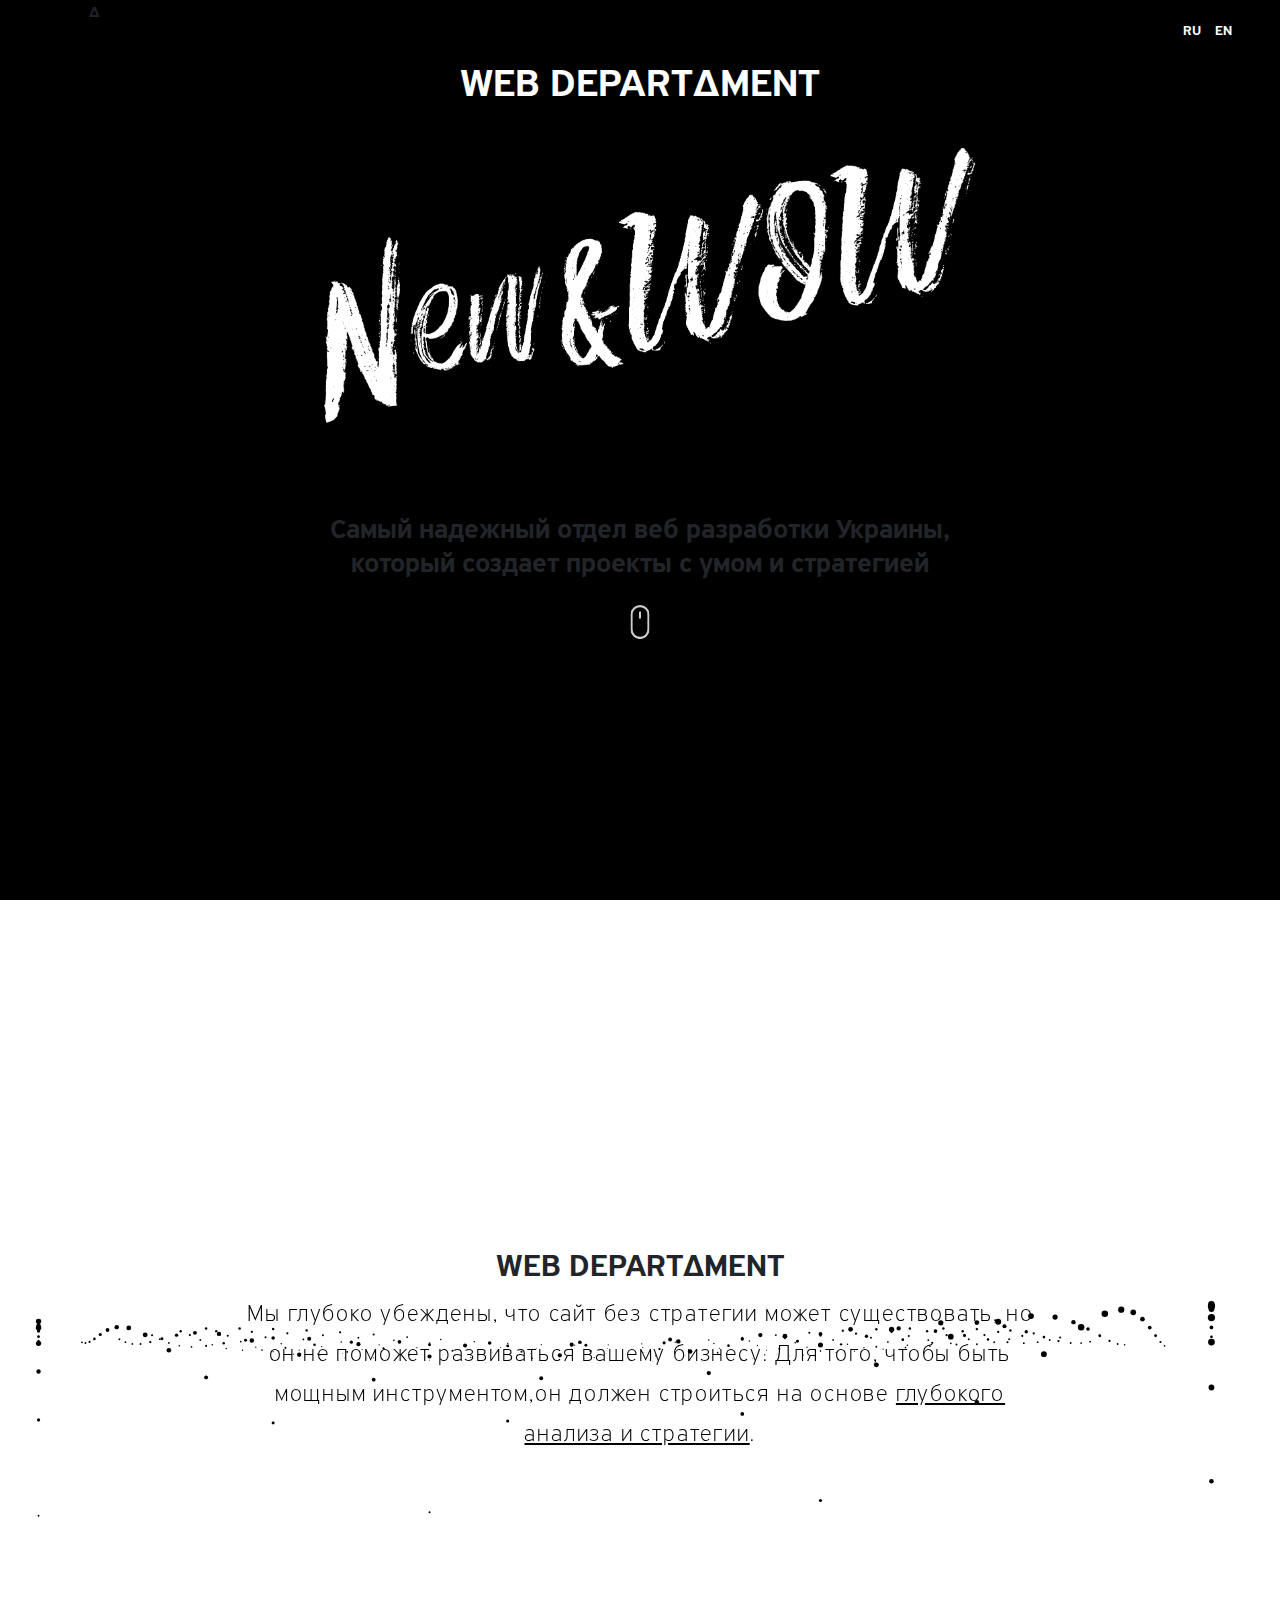
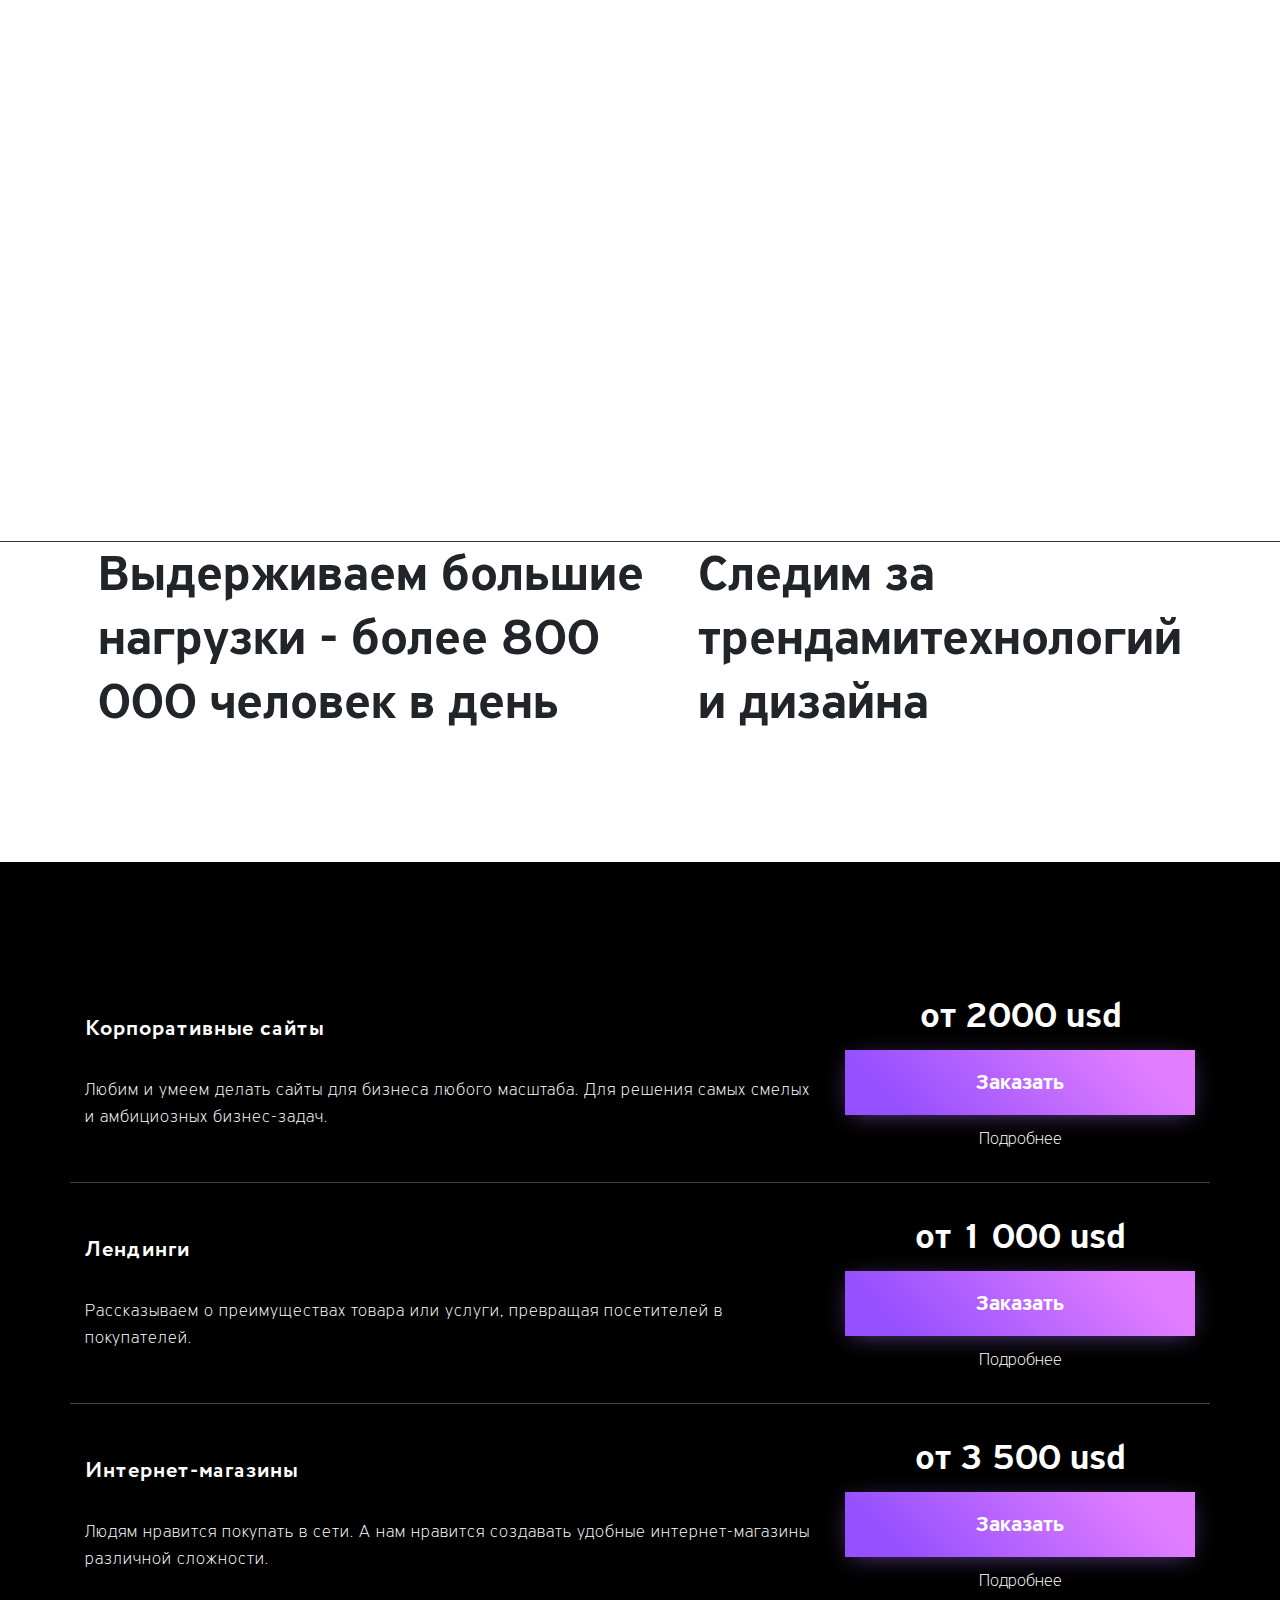
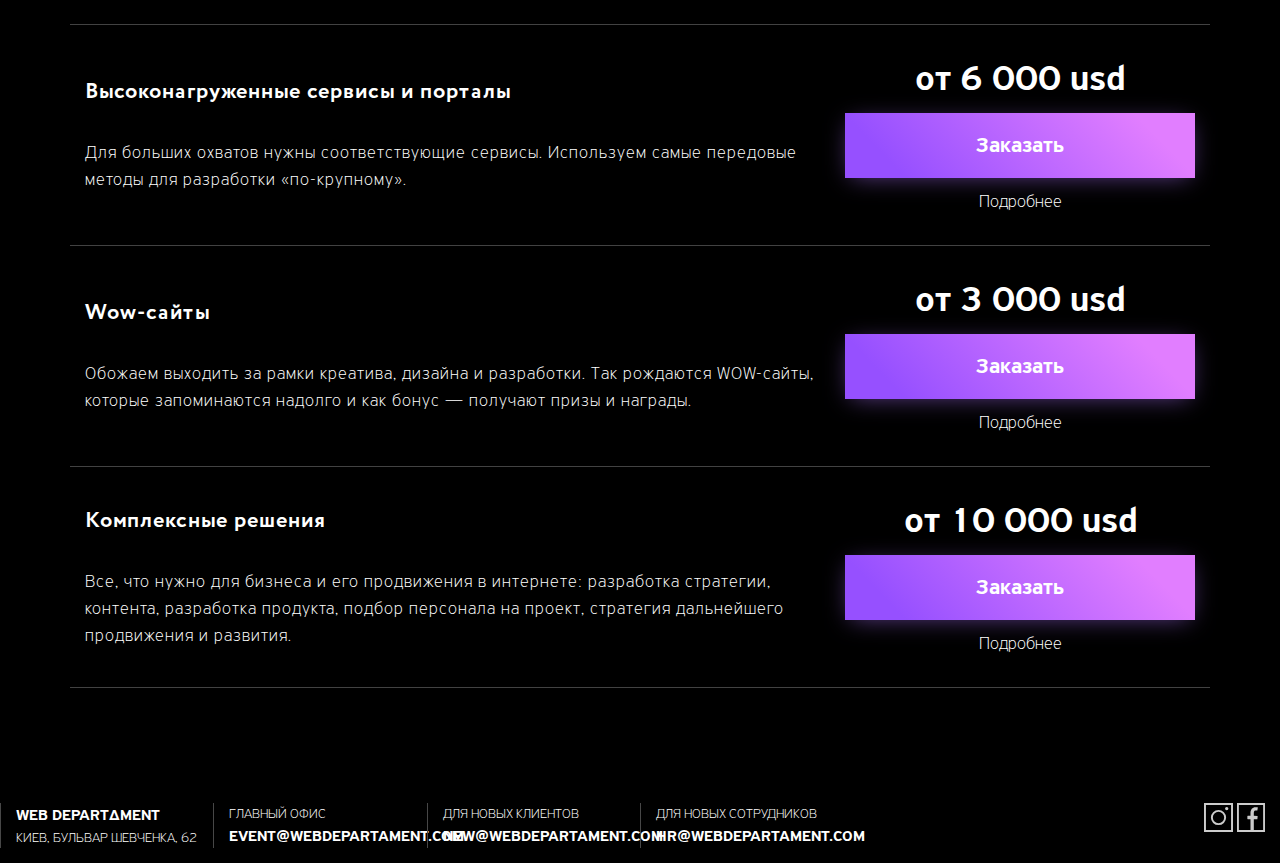
==== webdevboot/index.html @ da974154 "boot" ====
<!doctype html>
<html lang="en">
  <head>
    <!-- Required meta tags -->
    <meta http-equiv="Content-Type" content="text/html; charset=UTF-8">
    <meta http-equiv="X-UA-Compatible" content="IE=edge">
    <meta name="viewport" content="width=device-width, initial-scale=1, maximum-scale=1, user-scalable=no">
    <meta name="google-site-verification" content="">
    <meta property=""
          content="Мы глубоко убеждены, что сайт без стратегии может существовать, ноон не поможет развиваться вашему
                    бизнесу. Для того, чтобы быть мощным инструментом,он должен строиться на основе глубокого анализа и
    стратегии ">
    <!-- Bootstrap CSS -->
    <link rel="stylesheet" href="css/bootstrap.css">
    <link rel="stylesheet" href="css/bootstrap-grid.css">
    <link rel="stylesheet" href="css/bootstrap-reboot.css">
    <link rel="stylesheet" href="css/style.css">
    <!-- Bootstrap CSS -->
    <link rel="icon" type="image/png" sizes="32х32" href="img/favicons/favicon-32x32.png">
    <link rel="icon" type="image/png" sizes="96x96" href="img/favicons/favicon-96x96.png">
    <link rel="icon" type="image/png" sizes="16x16" href="img/favicons/favicon-16x16.png">
    <!--js ajax-->
    <script type="text/javascript" src="https://ajax.googleapis.com/ajax/libs/jquery/2.0.3/jquery.min.js"></script>
    <script src="js/ajax.js"></script>
    <script src="js/jquery-3.2.1.min.js"></script>
    <!--js ajax-->
      <script src="https://maxcdn.bootstrapcdn.com/bootstrap/4.1.3/js/bootstrap.min.js"></script>

    <title>WEBDEPARTΔMENT</title>
  </head>
  <body>
      <header>
        <div class="row">
          <div class="col-md-2 center">
              <a class="logotxt">Δ</a>
          </div>
          <div class="col-md-10">
            <nav class="d-flex flex-row-reverse">
              <ul class="p-2">
                <li><a href="">RU</a></li>
                <li><a href="">EN</a></li>
              </ul>
            </nav>
          </div>
        </div>
        <div class="row">
            <div class="col-md-12 header_bl">
                  <div class="col-12">
                      <div class="block_v1" style="">
                          <h1>WEB DEPARTΔMENT</h1>
                          <div class="wr_img_wow">
                              <img style="width: 60%"  src="img/live-2.png" alt="wow">
                          </div>
                          <h3 >Самый надежный отдел веб разработки Украины,<br>
                              который создает проекты с умом и стратегией</h3>
                      </div>
                      <div class="col-12">
                          <a href="http://webdepartament.com/ru/?v=1#description_target"
                         class="content__scroll-link animate-top-down">
                              <svg xmlns="http://www.w3.org/2000/svg" width="19.031" height="34" viewBox="0 0 19.031 34">
                                  <defs>
                                      <style>
                                          .cls-1 {
                                              fill: #fff;
                                              fill-rule: evenodd;
                                              opacity: 0.8;
                                          }
                                      </style>
                                  </defs>
                                  <path id="mouse_icon" data-name="mouse icon" class="cls-1"
                                        d="M765.5,921.987a9.564,9.564,0,0,0-9.562,9.511v14.984a9.51,9.51,0,1,0,19.019,0V931.5A9.474,9.474,0,0,0,765.5,921.987Zm7.344,24.5a7.349,7.349,0,0,1-7.344,7.386,7.44,7.44,0,0,1-7.449-7.386V931.5a7.44,7.44,0,0,1,7.449-7.386,7.349,7.349,0,0,1,7.344,7.386v14.984Zm-7.4-18.119a1.062,1.062,0,0,0-1.057,1.063v5.313a1.057,1.057,0,1,0,2.113,0v-5.313A1.062,1.062,0,0,0,765.449,928.363Z"
                                        transform="translate(-755.938 -922)"></path>
                              </svg>
                          </a>
                      </div>
                  </div>
                </div>
        </div>
      </header>
      <div class="row" >
          <div class="wr_info_bl">
              <section class="col-12 description js-content--white" id="description_target">
                  <div id="description__canvas"></div>
                  <div class="info_bl">
                      <div class="centerTitle__text">

                          <div class="centerTitle__text">
                              <h2 style="">WEB DEPARTΔMENT</h2>
                          </div>

                      </div>
                      <div class="col-8 centerTitle__description container ">
                          Мы глубоко убеждены, что сайт без стратегии может существовать, но <br>он не поможет развиваться вашему
                          бизнесу. Для того, чтобы быть мощным инструментом,он должен строиться на основе <span style="text-decoration: underline;">глубокого анализа и
                                  стратегии</span>.
                      </div>
                  </div>
              </section>
          </div>
      </div>
      <div class="row scrolskil">
          <section class="row skillttl">
              <div class="sections__title_skill">
                  <h3 style="">какие <b style="font-weight: bold;    font-family: circe-bold;">технологии</b> используем</h3>
              </div>
              <div class="about__stats-container">
                  <div class="about__stats-tabs">
                      <div class="about__stats-tabs-head-container">
                          <div class="about__stats-tabs-head">
                              <a href="#first" class="about__stats-tab" data-target="43">
                                  <img src="img/svg/html.svg">
                              </a>
                              <a href="#fifth" class="about__stats-tab active" data-target="50">
                                  <img src="img/svg/sh.svg">
                              </a>
                              <a href="#second" class="about__stats-tab" data-target="80">
                                  <img src="img/svg/up.svg">
                              </a>
                              <a href="#third" class="about__stats-tab" data-target="33">
                                  <img src="img/svg/mob.svg">
                              </a>
                              <a href="#fourth" class="about__stats-tab" data-target="34">
                                  <img src="img/svg/web.svg">
                              </a>
                              <a href="#six" class="about__stats-tab" data-target="35">
                                  <img src="img/svg/in.svg">
                              </a>


                              <div class="about__stats-tab-runner" style="left: 249px; width: 49px;"></div>
                          </div>
                      </div>
                      <div class="about__stats-tabs-content-container">
                          <div class="about__stats-tabs-content" id="first" style="display: none;">
                              Верстаем, используя HTML5 + CSS3 + JQUERY, создаем WOW-анимацию
                          </div>
                          <div class="about__stats-tabs-content" id="fifth" style="display: block;">
                              Выдерживаем большие нагрузки - более 800 000 человек в день
                          </div>
                          <div class="about__stats-tabs-content" id="second" style="display: none;">
                              Работаем с большими проектами. Наш рекорд - 500 000 страниц
                          </div>
                          <div class="about__stats-tabs-content active" id="third" style="display: none;">
                              Создаем адаптивный дизайн
                          </div>
                          <div class="about__stats-tabs-content" id="fourth" style="display: none;">
                              Программируем на фреймворке YII2
                          </div>
                          <div class="about__stats-tabs-content" id="six">
                              Следим за трендамитехнологий и дизайна
                          </div>
                      </div>
                  </div>
              </div>
          </section>


      </div>
      <div class="row wrprice" >
          <section class="container price">
              <div class=" col wr_price_pos d-flex  flex-row justify-content-between">
                  <div class="col-8 wr_txt_price">
                      <div class="txt_title_price">Корпоративные сайты</div>
                      <div class="txt_price">Любим и умеем делать сайты для бизнеса любого масштаба. Для решения самых смелых и амбициозных бизнес-задач.</div>
                  </div>
                  <div class="col-4 wr_pr_usd">
                      <div class="price_usd">от 2000 usd</div>
                      <button  type="button" data-toggle="modal" data-target="#myModal">Заказать</button>
                      <a href="#" class="wr_link_product">Подробнее</a>
                  </div>
              </div>
              <div class=" col wr_price_pos d-flex flex-row justify-content-between">
                  <div class="col-8 wr_txt_price">
                      <div class="txt_title_price">Лендинги</div>
                      <div class="txt_price">Рассказываем о преимуществах товара или услуги, превращая посетителей в покупателей.</div>
                  </div>
                  <div class="col-4 wr_pr_usd">
                      <div class="price_usd">от 1 000 usd</div>
                      <button  type="button" data-toggle="modal" data-target="#myModal">Заказать</button>
                      <a href="lp.html" class="wr_link_product">Подробнее</a>
                  </div>
              </div>
              <div class=" col wr_price_pos d-flex flex-row justify-content-between">
                  <div class="col-8 wr_txt_price">
                      <div class="txt_title_price">Интернет-магазины</div>
                      <div class="txt_price">Людям нравится покупать в сети. А нам нравится создавать удобные интернет-магазины различной сложности.</div>
                  </div>
                  <div class="col-4 wr_pr_usd">
                      <div class="price_usd">от 3 500 usd</div>
                      <button  type="button" data-toggle="modal" data-target="#myModal">Заказать</button>
                      <a href="internet-magazin.html" class="wr_link_product">Подробнее</a>
                  </div>
              </div>
              <div class=" col wr_price_pos d-flex flex-row justify-content-between">
                  <div class="col-8 wr_txt_price">
                      <div class="txt_title_price">Высоконагруженные сервисы и порталы</div>
                      <div class="txt_price">Для больших охватов нужны соответствующие сервисы. Используем самые передовые методы для разработки «по-крупному».</div>
                  </div>
                  <div class="col-4 wr_pr_usd">
                      <div class="price_usd">от 6 000 usd</div>
                      <button  type="button" data-toggle="modal" data-target="#myModal">Заказать</button>
                      <a href="#" class="wr_link_product">Подробнее</a>
                  </div>
              </div>
              <div class=" col wr_price_pos d-flex flex-row justify-content-between">
                  <div class="col-8 wr_txt_price">
                      <div class="txt_title_price">Wow-сайты </div>
                      <div class="txt_price">Обожаем выходить за рамки креатива, дизайна и разработки. Так рождаются WOW-сайты, которые запоминаются надолго и как бонус — получают призы и награды.</div>
                  </div>
                  <div class="col-4 wr_pr_usd">
                      <div class="price_usd">от 3 000 usd</div>
                      <button  type="button" data-toggle="modal" data-target="#myModal">Заказать</button>
                      <a href="#" class="wr_link_product">Подробнее</a>
                  </div>
              </div>
              <div class=" col wr_price_pos d-flex flex-row justify-content-between">
                  <div class="col-8 wr_txt_price">
                      <div class="txt_title_price">Комплексные решения</div>
                      <div class="txt_price">Все, что нужно для бизнеса и его продвижения в интернете: разработка стратегии, контента, разработка продукта, подбор персонала на проект, стратегия дальнейшего продвижения и развития.</div>
                  </div>
                  <div class="col-4 wr_pr_usd">
                      <div class="price_usd">от 10 000 usd</div>
                      <button  type="button" data-toggle="modal" data-target="#myModal">Заказать</button>
                      <a href="#" class="wr_link_product">Подробнее</a>
                  </div>
              </div>

          </section>
      </div>
      <div class="row wr_footer row">
          <footer class="col footer ">
              <div class="footer__container d-flex flex-lg-row flex-md-column justify-content-lg-start justify-content-md-center">
                  <div class="col-lg-2 md-12 footer__contact justify-content-md-center">
                      <a href="" class="footer__contact-web justify-content-lg-start justify-content-md-center d-md-flex">WEB
                          DEPARTΔMENT</a>
                      <div class="footer__contact-title justify-content-lg-start justify-content-md-center d-md-flex">КИЕВ,
                          БУЛЬВАР ШЕВЧЕНКА, 62
                      </div>
                  </div>
                  <div class="col-lg-2 md-12 footer__contact justify-content-md-center">
                      <div class="footer__contact-title justify-content-lg-start justify-content-md-center d-md-flex">ГЛАВНЫЙ
                          ОФИС
                      </div>
                      <a href="tel:+74955323236"
                         class="footer__contact-phone justify-content-lg-start justify-content-md-center d-md-flex">EVENT@WEBDEPARTAMENT.COM</a>
                  </div>

                  <div class="col-lg-2 md-12 footer__contact justify-content-md-center">
                      <div class="footer__contact-title justify-content-lg-start justify-content-md-center d-md-flex">ДЛЯ
                          НОВЫХ КЛИЕНТОВ
                      </div>
                      <a href="tel:+74952480774"
                         class="footer__contact-phone justify-content-lg-start justify-content-md-center d-md-flex">NEW@WEBDEPARTAMENT.COM</a>
                  </div>
                  <div class="col-lg-2 md-12 footer__contact justify-content-md-center">
                      <div class="footer__contact-title justify-content-lg-start justify-content-md-center d-md-flex">ДЛЯ
                          НОВЫХ СОТРУДНИКОВ
                      </div>
                      <a href="tel:+79031915501"
                         class="footer__contact-phone justify-content-lg-start justify-content-md-center d-md-flex">HR@WEBDEPARTAMENT.COM</a>
                  </div>
                  <div class="footer__social col-lg-4 md-12 text-right">
                      <a href="" class="footer__social-link footer__social-insta">
                          <svg xmlns="http://www.w3.org/2000/svg" width="29" height="29" viewBox="0 0 29 29">
                              <defs>
                                  <style>
                                      .cls-1 {
                                          fill: #fff;
                                          fill-rule: evenodd;
                                      }
                                  </style>
                              </defs>
                              <path id="insta" class="cls-1"
                                    d="M1393,6454.98v29h29v-29h-29Zm27.05,27.05h-25.1v-25.11h25.1v25.11Zm-12.55-4.95a7.6,7.6,0,1,0-7.6-7.6A7.6,7.6,0,0,0,1407.5,6477.08Zm0-13.26a5.66,5.66,0,1,1-5.66,5.66A5.661,5.661,0,0,1,1407.5,6463.82Zm8.22-1.59a1.68,1.68,0,1,0-1.68-1.68A1.677,1.677,0,0,0,1415.72,6462.23Z"
                                    transform="translate(-1393 -6454.97)"></path>
                          </svg>

                      </a>
                      <a href="" class="footer__social-link footer__social-fb">

                          <svg xmlns="http://www.w3.org/2000/svg" width="28" height="29" viewBox="0 0 28 29">
                              <defs>
                                  <style>
                                      .cls-1 {
                                          fill: #fff;
                                          fill-rule: evenodd;
                                      }
                                  </style>
                              </defs>
                              <path id="facebook" class="cls-1"
                                    d="M1442,6455.02V6484h27.99v-28.98H1442Zm26.12,27.04h-9.31v-10.84h3.15a0.392,0.392,0,0,0,.26-0.09,0.259,0.259,0,0,0,.17-0.24l0.25-2.51a0.513,0.513,0,0,0-.13-0.34,0.385,0.385,0,0,0-.29-0.14l-3.41-.03v-2.4c0-1.08.23-2.89,1.47-2.89h1.81c0.23,0,.3-0.04.3-0.3l0.42-2.49c0-.27-0.07-0.48-0.3-0.48h-2.06c-3.02,0-4.96,2.26-4.96,5.76v2.8h-2.7a0.451,0.451,0,0,0-.42.48v2.39a0.451,0.451,0,0,0,.42.48h2.7v10.84h-11.61v-25.1h24.24v25.1Z"
                                    transform="translate(-1442 -6455)"></path>
                          </svg>
                      </a>
                  </div>
              </div>
          </footer>


      </div>

      <div class="container">
          <!--<h2>Modal Example</h2>-->
          <!--&lt;!&ndash; Button to Open the Modal &ndash;&gt;-->
          <!--<button type="button" class="btn btn-primary" data-toggle="modal" data-target="#myModal">-->
              <!--Open modal-->
          <!--</button>-->

          <!-- The Modal -->
          <div class="modal" id="myModal">
              <button type="button" class="close" data-dismiss="modal">&times;</button>
              <div class="modal-dialog">


                  <div class="modal-content">


                      <!-- Modal Header -->
                      <div class="modal-header">
                          <!--<h4 class="modal-title">Заказать </h4>-->

                      </div>

                      <!-- Modal body -->
                      <div class="modal-body">
                          <div class="wr">
                              <form method="post" id="ajax_form" action="" style="text-align: center;" class="col">

                                  <div class="row align-items-center justify-content-center wrmod"><div class="col-3 name_form_add">ИМЯ</div><input class="col modalinput" type="text" name="name" placeholder="" /></div>

                                  <br>
                                  <div class="row align-items-center justify-content-center wrmod"><div class="col-3 name_form_add">ТЕЛЕФОН</div><input class="col modalinput" type="text" name="phonenumber" placeholder="" /></div>

                                  <!--<input type="button" id="btn" value="Отправить" />-->
                              </form>

                              <br>

                              <div id="result_form"></div>
                          </div>
                      </div>

                      <!-- Modal footer -->
                      <div class="modal-footer">
                          <input class="col-12 addmoney my-btn" type="button" id="btn" value="Отправить" />
                          <!--<button type="button" class="btn btn-danger col-2" data-dismiss="modal">Close</button>-->
                      </div>

                  </div>
              </div>
          </div>

      </div>
      <script>
          var $awardListButton = $('.award-list-button');
          var $awardList = $('.award-list');
          var awardListOpened = true;
          var awardListSliding = false;

          $awardListButton.click(function () {
              toggleAwardList();
          });

          function toggleAwardList() {
              if (awardListSliding) return;

              awardListSliding = true;

              if (awardListOpened) {
                  $awardList.slideUp('fast', function () {
                      awardListOpened = false;
                      awardListSliding = false;
                  })
              } else {
                  $awardList.slideDown('fast', function () {
                      awardListOpened = true;
                      awardListSliding = false;
                  });
              }
          }

          toggleAwardList();
      </script>



      <script src="js/canvasDescription.js"></script>
      <script src="js/scripts.js"></script>
      <script src="js/jquery-3.2.1.min.js"></script>
  </body>
</html>
---- webdevboot/css/style.css ----
body {
	font-family: 'circe-bold';
	overflow-x: hidden;
}
html {
  font-size: 1rem;
}

@include media-breakpoint-up(sm) {
  html {
    font-size: 1.2rem;
  }
}

@include media-breakpoint-up(md) {
  html {
    font-size: 1.4rem;
  }
}

@include media-breakpoint-up(lg) {
  html {
    font-size: 1.6rem;
  }
}
@include media-breakpoint-up(xl) {
  html {
    font-size: 1.8rem;
  }
}
*{
	outline: none !important
}
@font-face {
	font-family: 'circe-bold';
	src: url("");
	src: url("") format('embedded-opentype'),
	url("") format('woff'),
	url("../fonts/highway-medium.ttf") format('truetype'),
	url("") format('svg');
	font-weight: 600;
}

@font-face {
	font-family: 'circe-light';
	src: url("");
	src: url("") format('embedded-opentype'),
	url("") format('woff'),
	url("../fonts/highway-thin.ttf") format('truetype'),
	url("") format('svg');
	font-weight: normal;
	font-style: normal; }

@font-face {
	font-family: 'circe-Regular';
	src: url("");
	src: url("") format('embedded-opentype'),
	url("") format('woff'),
	url("../fonts/highway-thin.ttf") format('truetype'),
	url("") format('svg');
	font-weight: normal;
	font-style: normal; }

@font-face {
	font-family: 'diariaPro-Light';
	src: url("");
	src: url("") format('embedded-opentype'),
	url("") format('woff'),
	url("../fonts/highway-thin.ttf") format('truetype'),
	url("") format('svg');
	font-weight: normal;
	font-style: normal; }

@font-face {
	font-family: 'diariaPro-Regular';
	src: url("");
	src: url("") format('embedded-opentype'),
	url("") format('woff'),
	url("../fonts/CRC65.ttf") format('truetype'),
	url("") format('svg');
	font-weight: normal;
	font-style: normal; }
.centerTitle>h1{
	font-family: 'diariaPro-Regular';
	font-size: 4vh;
	letter-spacing: 1px;

}
header{
	height: 100vh;
	/* background-image: url(../img/back-header.jpg); */
	background-repeat: no-repeat;
	background-position: center center;
	background-color: #000;
}
header div.menu{
	height: 120px;
	background: rgba(0, 0, 0, 0.0);
}
header div.menu a img{
	display: block;
	padding-top: 50px;
	padding-left: 50px;
}
header nav ul{
	list-style-type: none;
	padding-right: 50px;
	margin: 10px 0px;
}
header nav ul li{
	display: inline-block;
	margin-right: 10px;
}
header nav ul li a{
	color: #fff;
	font-size: 14px;
	text-decoration: none;
}
header nav ul li a:hover{
	/*color: #39b9ef;*/
	/*text-decoration: underline;*/
}

header div.call-to h1 span{
	color: #2ebaee;
}
header div.call-to p{
	color: #fff;
	font-size: 24px;
	text-align: center;
	margin-top:20px;
}
header div.call-to a{
	display: block;
	width: 215px;
	height: 50px;
	background: #2ebaee;
	color: #fff;
	border-radius: 24px;
	text-align: center;
	margin: 0 auto;
	line-height: 50px;
	font-size: 18px;
	font-weight: bold;
	text-decoration: none;
}
a.footer__social-link:hover{
	text-decoration: none;
}
.wrfont{
	font-size: 8vh;
}
/**************************************
************Our services*************
***************************************/
div.back-services{
	background-image: url(../img/back-services.jpg);
	background-repeat: no-repeat;
	background-position: center center;
	padding-bottom: 140px;
}
section.our-services h2{
	color: #242424;
	font-size: 48px;
	text-align: center;
	margin-top: 70px;
	border-bottom: 1px solid #e7e7e7;
	padding-bottom: 80px;
}
section.our-services div.services div{
	padding-top: 80px;
}
div.services div img{
	display: block;
	margin-bottom: 50px;
}
div.services div h3{
	color: #242424;
	font-size: 24px;
	margin-bottom: 34px;
}
div.services div p, div.services-2 p{
	color: #878787;
	font-size: 16px;
	line-height: 24px;
	max-width: 520px;
}
section.our-services a.buttom {
	display: block;
	text-align: center;
	text-decoration: none;
	background: #2ebaee;
	height: 45px;
	width:150px;
	border-radius: 24px;
	font-size: 16px;
	color: #fff;
	line-height: 44px;
	margin: 65px auto;
}
section.our-services a.buttom:hover, div.services-2 a:hover{
	color: #2ebaee;
	background: #fff;
	border:1px solid #2ebaee;
}
div.services-2{
	margin-top: 180px;
}
div.services-2 h3, div.services-3 h3{
	color: #242424;
	font-size: 35px;
	margin-top: 100px;
}
div.services-2 a{
	display: block;
	text-align: center;
	text-decoration: none;
	background: #2ebaee;
	height: 45px;
	width:150px;
	border-radius: 24px;
	font-size: 16px;
	color: #fff;
	line-height: 44px;
	margin-top: 50px;
}
div.services-3{
	margin-top: 240px;
}
div.services-3 div.serv-2{
	padding-left: 100px;
}
div.services-3 h3{
	color: #fff;
	font-size: 36px;
}
div.services-3 p{
	color: #fff;
	font-size: 16px;
}
div.services-3 div.serv-2 a{
	display: block;
	text-align: center;
	text-decoration: none;
	background: #fff;
	height: 45px;
	width:150px;
	border-radius: 24px;
	font-size: 16px;
	color: #2ebaee;
	line-height: 44px;
	margin-top: 50px;
}
div.services-3 div.serv-2 a:hover{
	display: block;
	text-align: center;
	text-decoration: none;
	background: #2ebaee;
	height: 45px;
	width:150px;
	border-radius: 24px;
	font-size: 16px;
	color: #fff;
	line-height: 44px;
	margin-top: 50px;
	border: 1px solid #fff;
}
/**************************************
************Section boy*************
***************************************/
section.boy{
	height: 638px;
}
section.boy div img{
	max-width: 100%;
}
section.boy div h3{
	font-size: 72px;
	color: #000;
	max-width: 600px;
	margin-left: 75px;
}
section.boy div p{
	color: #878787;
	font-size: 16px;
	max-width: 600px;
	margin-left: 75px;
}
section.boy div a{
	display: block;
	text-align: center;
	text-decoration: none;
	background: #2ebaee;
	height: 45px;
	width: 150px;
	border-radius: 24px;
	font-size: 16px;
	color: #fff;
	line-height: 44px;
	margin-top: 50px;
	margin-left: 75px;
}
section.boy div a:hover{
	color: #2ebaee;
	background: #fff;
	border: 1px solid #2ebaee;
}
/**************************************
************header bl #1*************
***************************************/
.navbar{background-color: rgba(0, 0, 0, 0); }

a {
	color: #ffffff;
	text-decoration: none;
	background-color: transparent;
	-webkit-text-decoration-skip: objects;
}
.logo-link{
	/*text-align: center;*/
	font-size: 72px;
}
.header_bl{
	text-align: center;
}
.wr_img_wow{
	width: 60;
}
.center{
	text-align: center;
}
.animate-top-down {
	animation: animate-top-down .3s infinite;
	animation-timing-function: linear;
	/* or: ease, ease-in, ease-in-out, linear, cubic-bezier(x1, y1, x2, y2) */
	animation-direction: alternate; }
@keyframes animate-top-down {
	0% {
		transform: translateY(-10%); }
	100% {
		transform: translateY(10%); } }
.content__scroll-link {
	position: absolute;
	bottom: -50px;
	left: 50%;
	-ms-transform: translateX(-50%);
	transform: translateX(-50%);
	z-index: 100;
	transition: opacity .3s linear; }
.content__scroll-link:hover {
	opacity: .7; }
.block_v1>h5{
	font-family: 'diariaPro-Light';
	font-weight: 200;
	color: #fff;
	/*font-size: 20px;*/
	letter-spacing: 1.3px;
}
.block_v1>h1{
	color: #fff;
}
.p-2>li>a:hover{
	color: #fff;
	line-height: 1.2;
	margin-bottom: 10px;
	border-bottom: 2px solid #fff;
	text-transform: none;
	text-decoration: none;
}
.p-2>li>a{
	color: #fff;
	line-height: 1.2;

}
.p-2 {
	padding: 0.5rem !important;
	margin-right: 30px;
}
.col-md-12>.logotxt{
	text-transform: none;
	text-decoration: none;
	color: #fff !important;
	font-weight: normal;
	font-size: 72px !important;
	/*text-align: center;*/
	margin-left: 1rem;

}

.logotxt:hover{
	text-transform: none;
	text-decoration: none;
	color: #fff;
}


/**************************************
************canvas*************
***************************************/
.description {
	position: relative;
	min-height: 100vh;
	/* min-height: 99.6rem; */
	z-index: 2;
	background: #FFFFFF;
	text-align: center;
	justify-content: center;
	align-items: center;
	display: flex;
	flex-direction: column;
	flex-basis: auto;
}
.description .centerTitle {
	top: 50%;
}
canvas {
	display: inline-block; }

#description__canvas {
	position: absolute;
	left: 0;
	bottom: 0;
	text-align: center;
	/*height: 100%; */
}

.centerTitle__description {
	font-family: 'diariaPro-Light';
	font-weight: 200;
	color: #000;
	line-height: 1.667;
	text-align: center;
	font-size: 24px;
	margin-top: 0 auto;
	letter-spacing: 1.8px;
}
.wr_info_bl{
	margin: 0% auto;
	text-align: center;
}
.buttom {
	bottom: 10%;
}
.centerTitle__text>h2{
	/*font-size: 8vh;
	margin-bottom: 30px;*/
	font-family: 'circe-bold';
}
/**************************************
************wrprice*************
***************************************/
.wrprice {
	background: rgb(0, 0, 0);
}
.price {
	position: relative;
	padding: 100px 0;
	min-height: 100vh;
	z-index: 2;
	color: rgb(255, 255, 255);
	text-align: center;
}
.wr_price_pos{
	display: flex;
	flex-direction: row;
	justify-content: space-between;
	flex-wrap: wrap;
	list-style-type: none;
	margin: 0px auto;
	padding: 20px 0;
	/*padding-top: 60px;*/
	/*padding-bottom: 60px;*/
	border-bottom: 1px solid #424242;
}
.txt_title_price {
	font-family: diariaPro-Regular;
	font-size: 22px;
	letter-spacing: 1px;
	padding-bottom: 30px;
}
.txt_price {
	letter-spacing: 1px;
	font-size: 18px;
	font-family: inherit;
	font-family: 'circe-light';
		/* justify-content: left; */
	text-align: left;
}
.wr_txt_price{
	display: flex;
	flex-wrap: wrap;
	flex-direction: column;
	align-items: self-start;
	min-height: 20vh;
	justify-content: center;
	/*flex-grow: 4;*/

}
.price_usd{
	font-size: 36px;
	display: flex;
	justify-content: center;
	align-items: center;
	font-weight: bold;
	font-family: circe-bold;
	height: 100%;
}
.wr_pr_usd{
	width: 30%;
	display: flex;
	justify-content: center;
	flex-direction: column;
	/*flex-grow: 2;*/
}
button {
	/* height: 50%; */
	font-size: 22px;
	display: inline-block;
	border: none;
	padding: 1rem 2rem;
	text-decoration: none;
	background: #424242;
	color: #fff;
	font-weight: bold;
	font-family: circe-bold;
	/* font-size: 1rem; */
	cursor: pointer;
	text-align: center;
	transition: background 250ms ease-in-out, transform 150ms ease;
	-webkit-appearance: none;
	-moz-appearance: none;
	background: linear-gradient(46.31deg,#9650FF 14.64%,#E17EFF 85.36%);
	box-shadow: 0 4px 24px -6px rgba(165,110,243,.6);
}
.modal-content {
	background-color: #000 !important;
	color: #fff !important;
	border-radius: 0px;
}
.addmoney{
	height: 50px;
	color: #000;
	background-color: #fff;
	border: none;
	cursor: pointer;
	border-top: none;

}
.modal-dialog{
	margin: 10% auto;
}
.modal{
	background: #000;
}
.modalinput {
	height: 90px;
	border-top: none;
	border-right: none;
	border-left: none;
	border-bottom: none;
	/*margin: 15px 0;*/
	color: #fff;

	background-color: #0000;
	transition: 0.9s ease all;
	-moz-transition: 0.9s ease all;
	-webkit-transition: 0.9s ease all;
}
button,
button:active,
button:focus {
	outline: none;
}
.modal-footer {
	border-top: none;
	padding-right: 30px;
	padding-left: 30px;
}
.wrmod{
	border-bottom:1px solid #303030;
}
.modal-header {
	border-bottom: none;
}
button.close {
	padding: 0;
	background-color: transparent;
	border: 0;
	-webkit-appearance: none;
	background: #000;
	color: #fff;
	box-shadow: none;
	opacity: 1;
	margin: 3vh;
	font-size: 72px;
	font-family: 'circe-light';
	font-weight: 200;
}
.close:hover{
	color: #fff;
	box-shadow: none;
	opacity: 0.8;
}
.close:not(:disabled):not(.disabled):hover, .close:not(:disabled):not(.disabled):focus {
	color: #fff;
	text-decoration: none;
	opacity: .75;
}
.name_form_add {
	color: #fff;
	font-weight: bold;
	font-family: circe-bold;
	font-size: 23px;
	text-align: left;
}
.modal-footer>.my-btn {
	display: inline-block;
	background: linear-gradient(46.31deg,#9650FF 14.64%,#E17EFF 85.36%);
	box-shadow: 0 4px 24px -6px rgba(165,110,243,.6);
	font-size: 24px;
	color: #fff!important;
	letter-spacing: 0;
	transition: .2s!important;
	height: 60px;

}
.wr_link_product{
	font-family: 'circe-light';
	font-size: 18px;
	color: #fff;
	margin: 10px auto;

}

/**/


.wrmod:hover .modalinput{
	border-bottom: 2px solid #e17eff;
	-webkit-transform: translate3d(100%, 0, 0);
	transform: translate3d(100%, 0, 0);
	-webkit-transition: -webkit-transform 0.3s;
	transition: transform 0.3s;
	right: 75%;
	position: relative;

}
/*footer*/
.footer {
	position: relative;
	height: auto;
	z-index: 2;
	padding: 15px;
}

.footer__contact {
	border-left: 1px solid rgb(71, 71, 71);
}
@media screen and (max-width: 768px) {

	.footer__contact {
		border-left: none;
		border-bottom: 1px solid rgb(71, 71, 71);
	}


}
.footer__contact-title {
	font-family: 'circe-light';
	font-size: 14px;
	color: #fff;
}
a:hover {
	color: #fff !important;
	text-decoration: underline;
}
.wr_footer{
	background: #000000;
}


/*отдельная страничка*/
.fonttxt{
	font-size: 18px;
	font-family: 'circe-light';
	/*margin: 10vh;*/
}
.wr_info_txt{
	border-top: 1px solid #666;
	padding: 30px 0px;
}
.academy h2 {
	background: linear-gradient(95.37deg,#48DFEC 6.9%,#9341F0 93.1%);
	-webkit-background-clip: text!important;
	-webkit-text-fill-color: transparent!important;
}
.academy h5 {
	color:#fff;
	margin: 10vh 2vh;
}
.academy2 h5{
	color: #fff;
	/*font-size: 20vh;*/
	/*font-size: 16vh;*/
/*	margin: 18vh auto;*/
}
.formwr{
	background: rgb(0, 0, 0);
	height: auto;
}
.form-control, btn-new{
	border-radius: 0px;
	height: 60px;
}
.lg_conteiner{
	margin: 120px auto;
}
.mar30 {
	margin: 30px;
}
.wr_header{
	background-image: url(../img/5.jpg);
	background-size: cover;
}
.wite{
	color:#fff;
	font-size: 8vh;
	text-align: center;
}
button.wrbt {

	/* height: 50%; */
	font-size: 22px;
	display: inline-block;
	border: none;
	padding: 1rem 2rem;
	margin: 0;
	text-decoration: none;
	background: #f1e6e669;
	color: #fff;
	font-weight: bold;
	font-family: circe-bold;
	/* font-size: 1rem; */
	cursor: pointer;
	text-align: center;
	-webkit-appearance: none;
	-moz-appearance: none;
	/* background: linear-gradient(46.31deg,#9650FF 14.64%,#E17EFF 85.36%); */
	box-shadow: 0 4px 24px -6px rgba(235, 238, 243, 0.55);
}
button.wrbt:hover {
	opacity: 0.8;
	box-shadow: 0 4px 24px -6px rgb(255, 255, 255);
}

/*слайдер технологий*/
.about__stats {
	position: relative;
	height: 101vh;
	z-index: 2;
	background: #000000;
	background-size: cover;
	color: #ffffff;
	display: flex;
	justify-content: center;
	flex-direction: column;

}
.sections__title_skill {
	padding-top: 100px;
	padding-bottom: 100px;
	font-size: 4.2rem;
	line-height: 5.4rem;
	color: #ffffff;
	display: flex;
	justify-content: center;
	align-items: baseline;
	text-align: center;
}
.about__stats-tabs-content {
	font-size: 3.2rem;
	line-height: 4rem; }
.about__stats-tabs {
	width: 100%; }
.about__stats-tabs-head {
	position: relative;
	padding-bottom: 2.2rem;
	display: -ms-flexbox;
	display: flex;
	-ms-flex-pack: distribute;
	justify-content: space-around;
	-ms-flex-align: center;
	align-items: center;
	border-bottom: .1rem solid #343434; }
.about__stats-tab {
	position: relative;
	display: -ms-flexbox;
	display: flex;
	-ms-flex-direction: column;
	flex-direction: column;
	vertical-align: text-bottom;
	text-decoration: none;
	text-align: center;
	-webkit-user-select: text;
	-moz-user-select: text;
	-ms-user-select: text;
	user-select: text; }
.about__stats-tab span {
	font-size: 3.6rem;
	line-height: 4rem;
} }
.about__stats-tab-runner {
	position: absolute;
	left: 0;
	bottom: 0;
	display: block;
	height: .2rem;
	background: #ffffff;
	z-index: 100;
	width: 100%;
	transition: all .3s linear; }
.about__stats-tabs-content-container {
	position: relative;
	padding: 0 8rem;
	/* width: 93rem; */
	min-height: 20rem;
	display: flex;
	justify-content: center;
}
.skillttl{
	color: ;
}
/*-----------LP--------*/
.wr_header_lp{
	background-image: url(../img/nastol.jpg);
	background-size: cover;
}







/**********************************//**********************************/
/**********************************//**********************************/
/**********************************//**********************************/
/**********************************//**********************************/
/**********************************//**********************************/

/*
@include media-breakpoint-up(sm) {
  html {
    font-size: 1.2rem;
  }
   .wrfont{
	font-size: 4vh;
}
}

@include media-breakpoint-up(md) {
  html {
    font-size: 1.4rem;
  }
   .wrfont{
	font-size: 8vh;
}
}

@include media-breakpoint-up(lg) {
  html {
    font-size: 1.6rem;
  }
  .wrfont{
	font-size: 14vh;
}
}
@include media-breakpoint-up(xl) {
  html {
    font-size: 1.8rem;
  }
  .wrfont{
	font-size: 20vh;
}
}*/
/**********************************//**********************************/
/**********************************//**********************************/
/**********************************//**********************************/
/**********************************//**********************************/
/**********************************//**********************************/
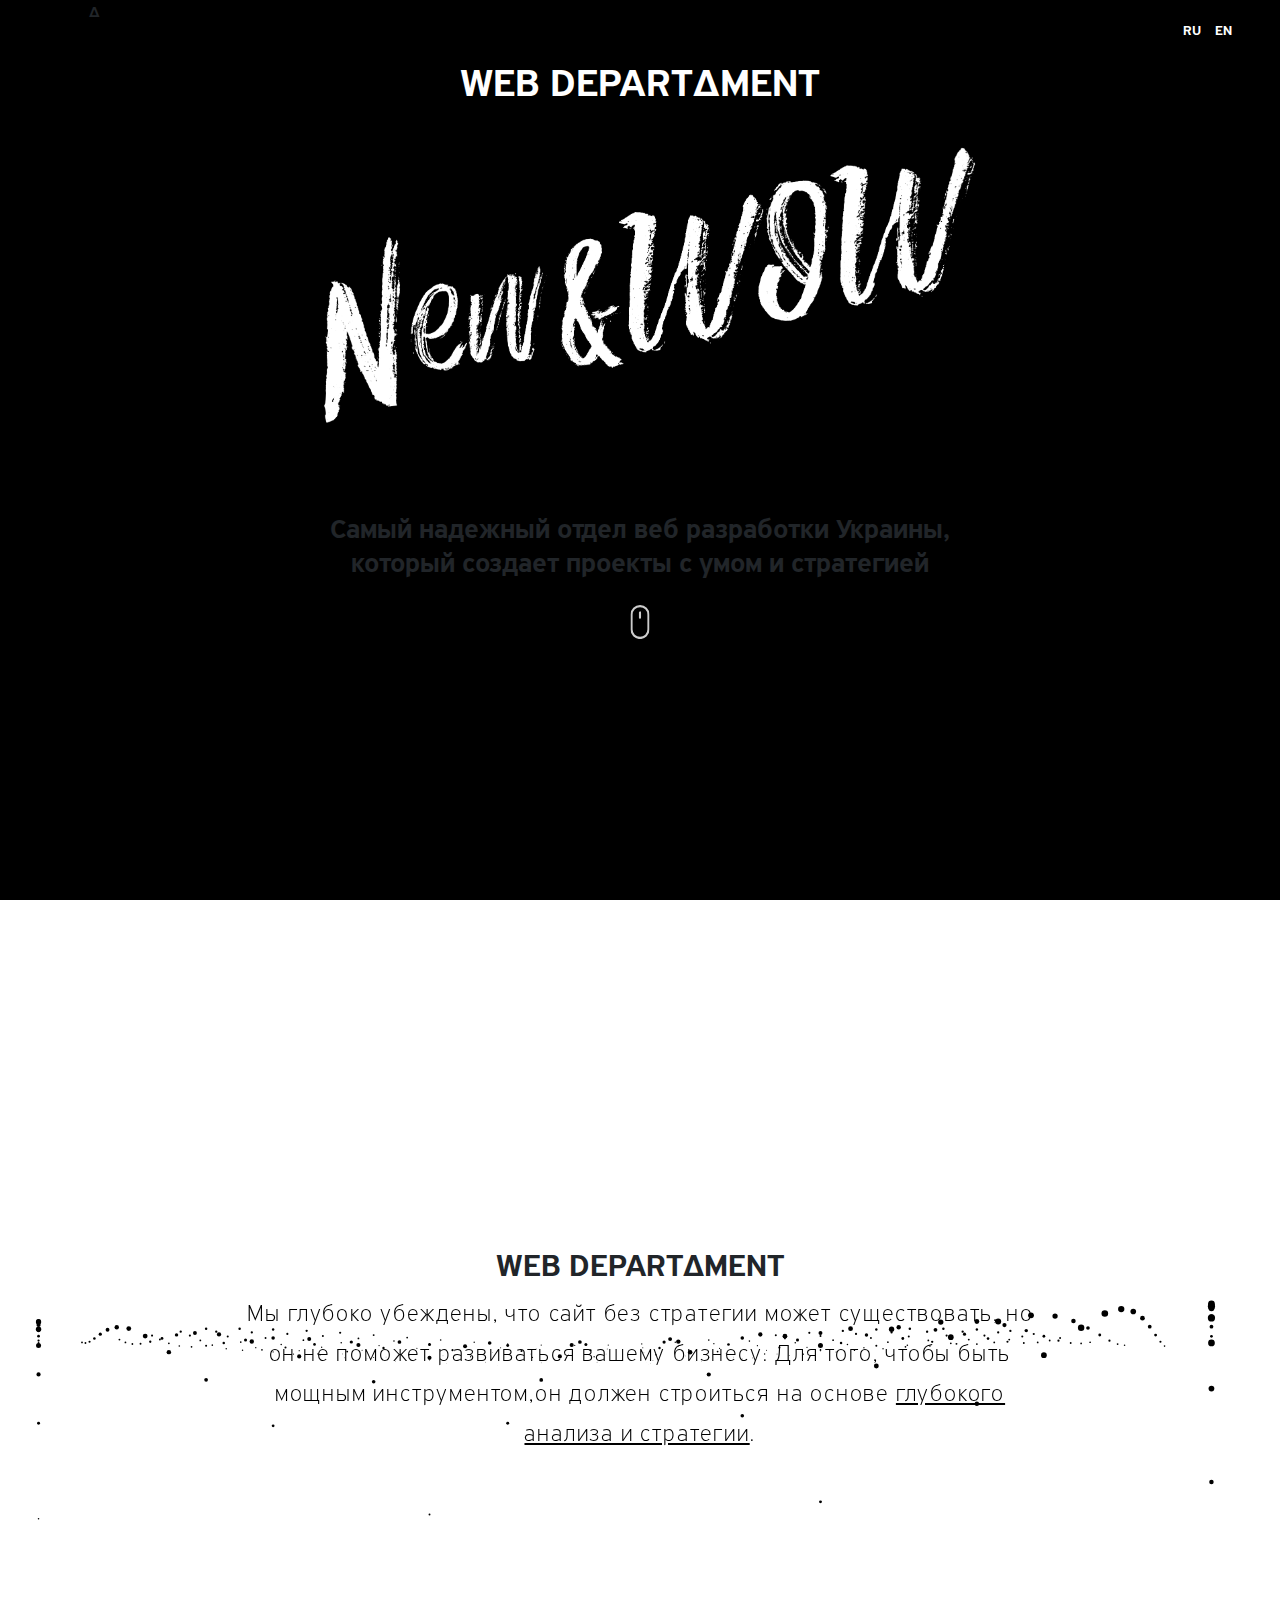
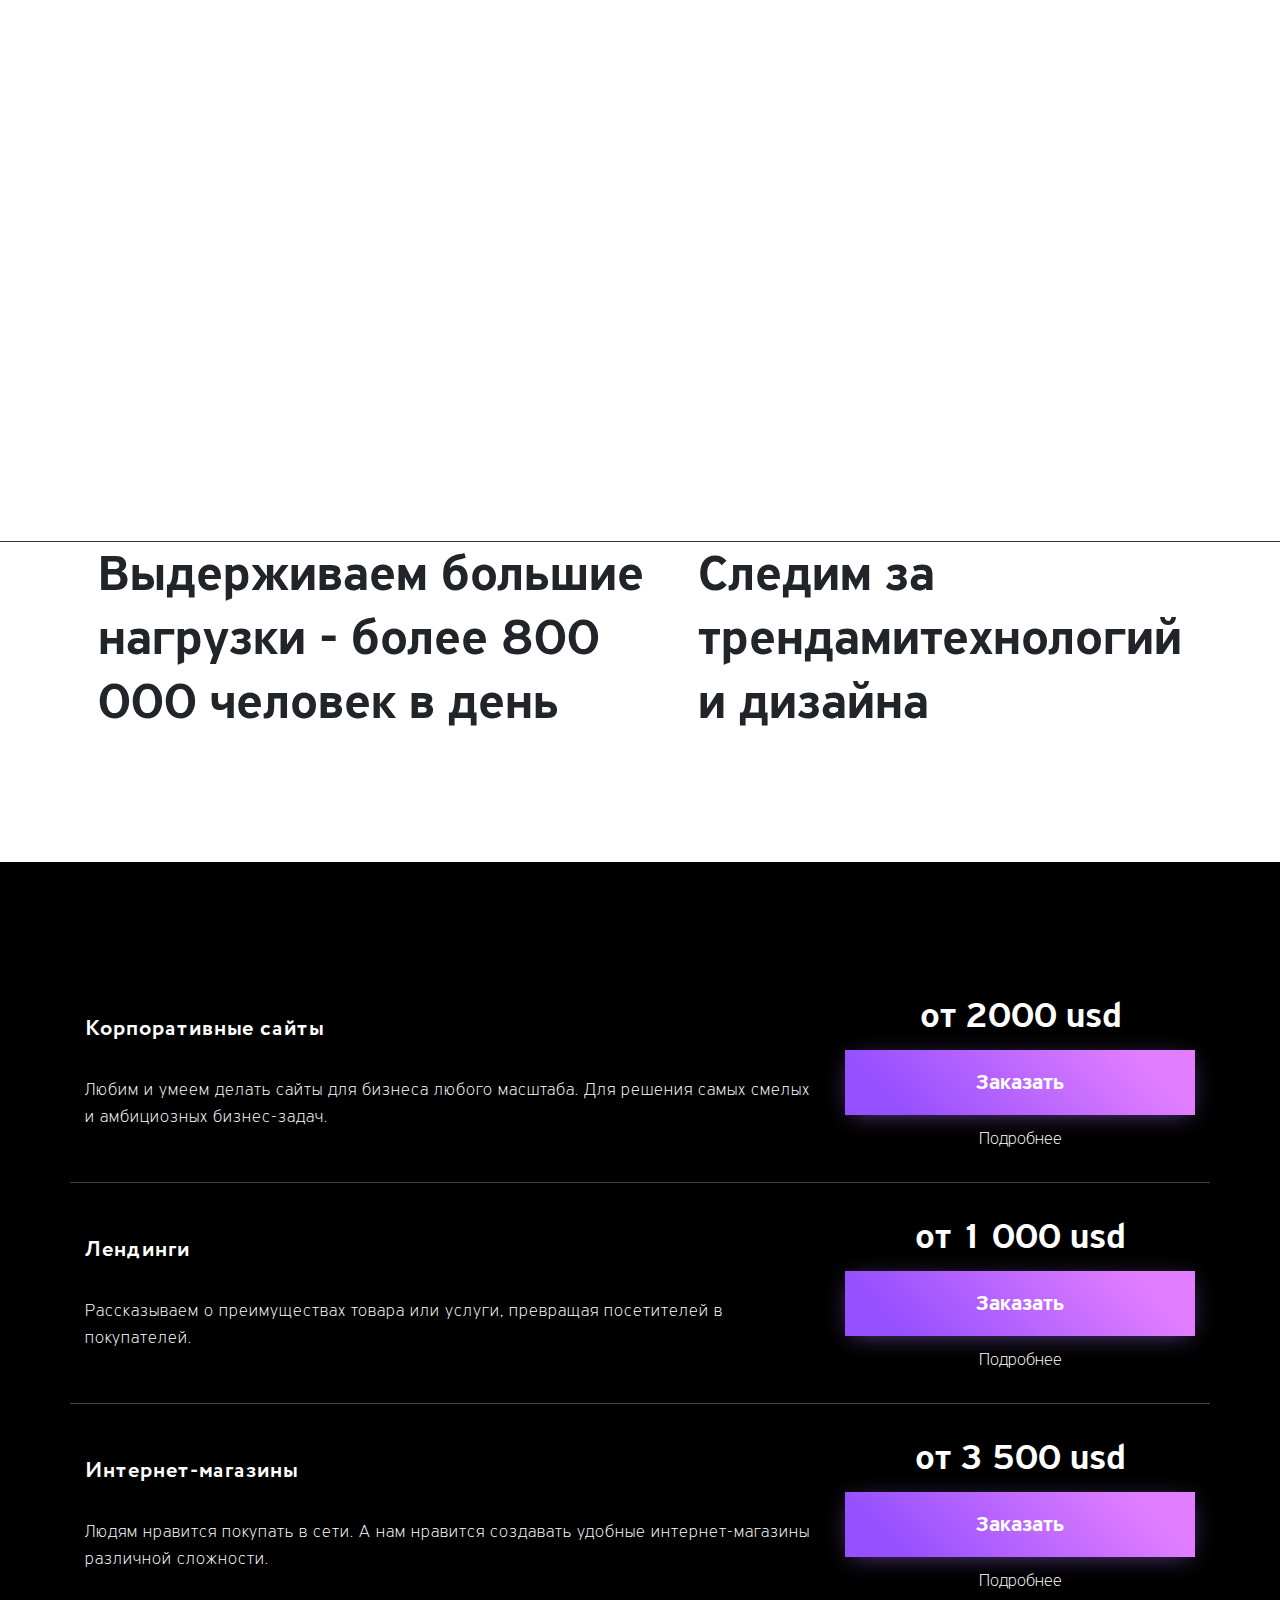
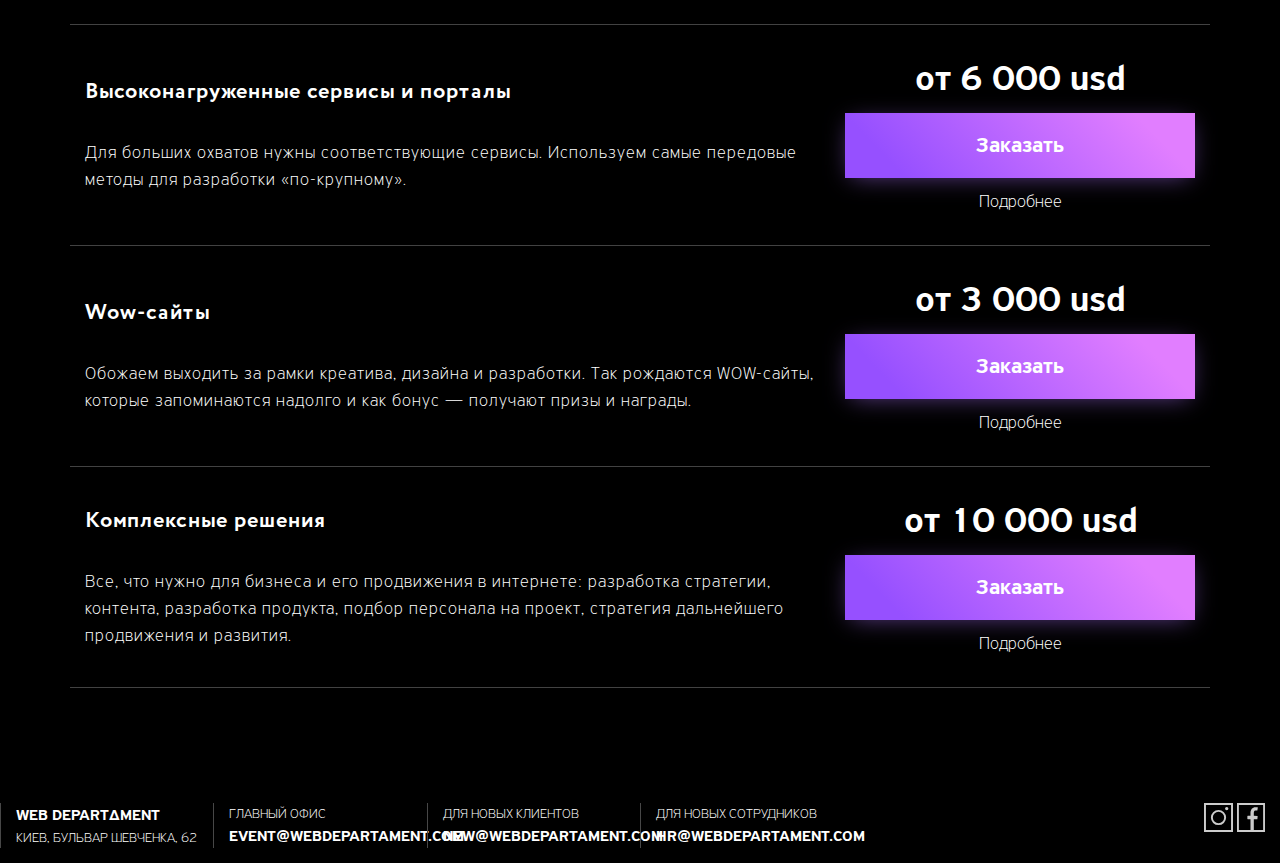
==== commit 31671503: "Update index.html" ====
--- a/webdevboot/index.html
+++ b/webdevboot/index.html
@@ -199,7 +199,7 @@
                   <div class="col-4 wr_pr_usd">
                       <div class="price_usd">от 6 000 usd</div>
                       <button  type="button" data-toggle="modal" data-target="#myModal">Заказать</button>
-                      <a href="#" class="wr_link_product">Подробнее</a>
+                      <a href="portal.html" class="wr_link_product">Подробнее</a>
                   </div>
               </div>
               <div class=" col wr_price_pos d-flex flex-row justify-content-between">
@@ -351,7 +351,7 @@
           </div>
 
       </div>
-      <script>
+<!--       <script>
           var $awardListButton = $('.award-list-button');
           var $awardList = $('.award-list');
           var awardListOpened = true;
@@ -381,7 +381,7 @@
 
           toggleAwardList();
       </script>
-
+ -->
 
 
       <script src="js/canvasDescription.js"></script>
--- a/webdevboot/css/style.css
+++ b/webdevboot/css/style.css
@@ -832,7 +832,13 @@
 }
 /*-----------LP--------*/
 .wr_header_lp{
-	background-image: url(../img/nastol.jpg);
+	background-image: url(../img/nastol4.jpg);
+	background-size: cover;
+}
+
+/*-----------LP--------*/
+.wr_header_port{
+	background-image: url(../img/port2.jpg);
 	background-size: cover;
 }
 
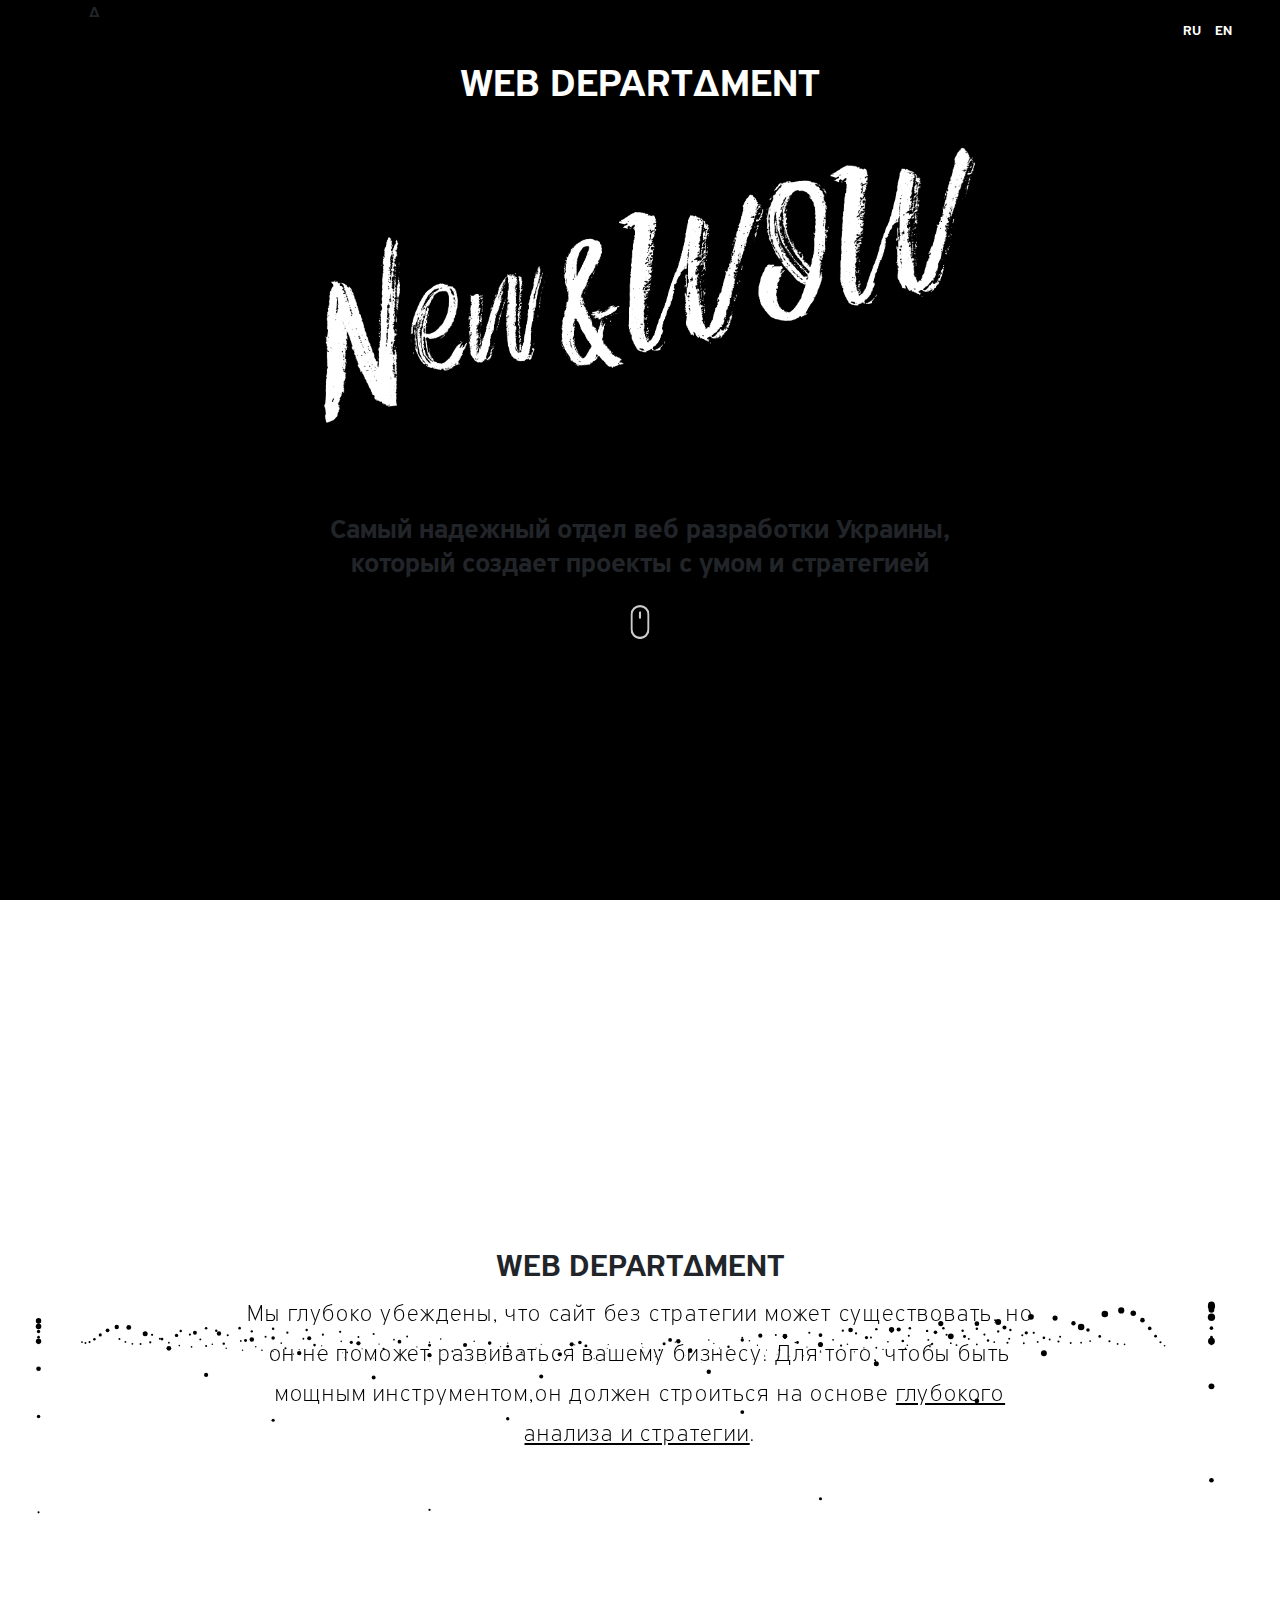
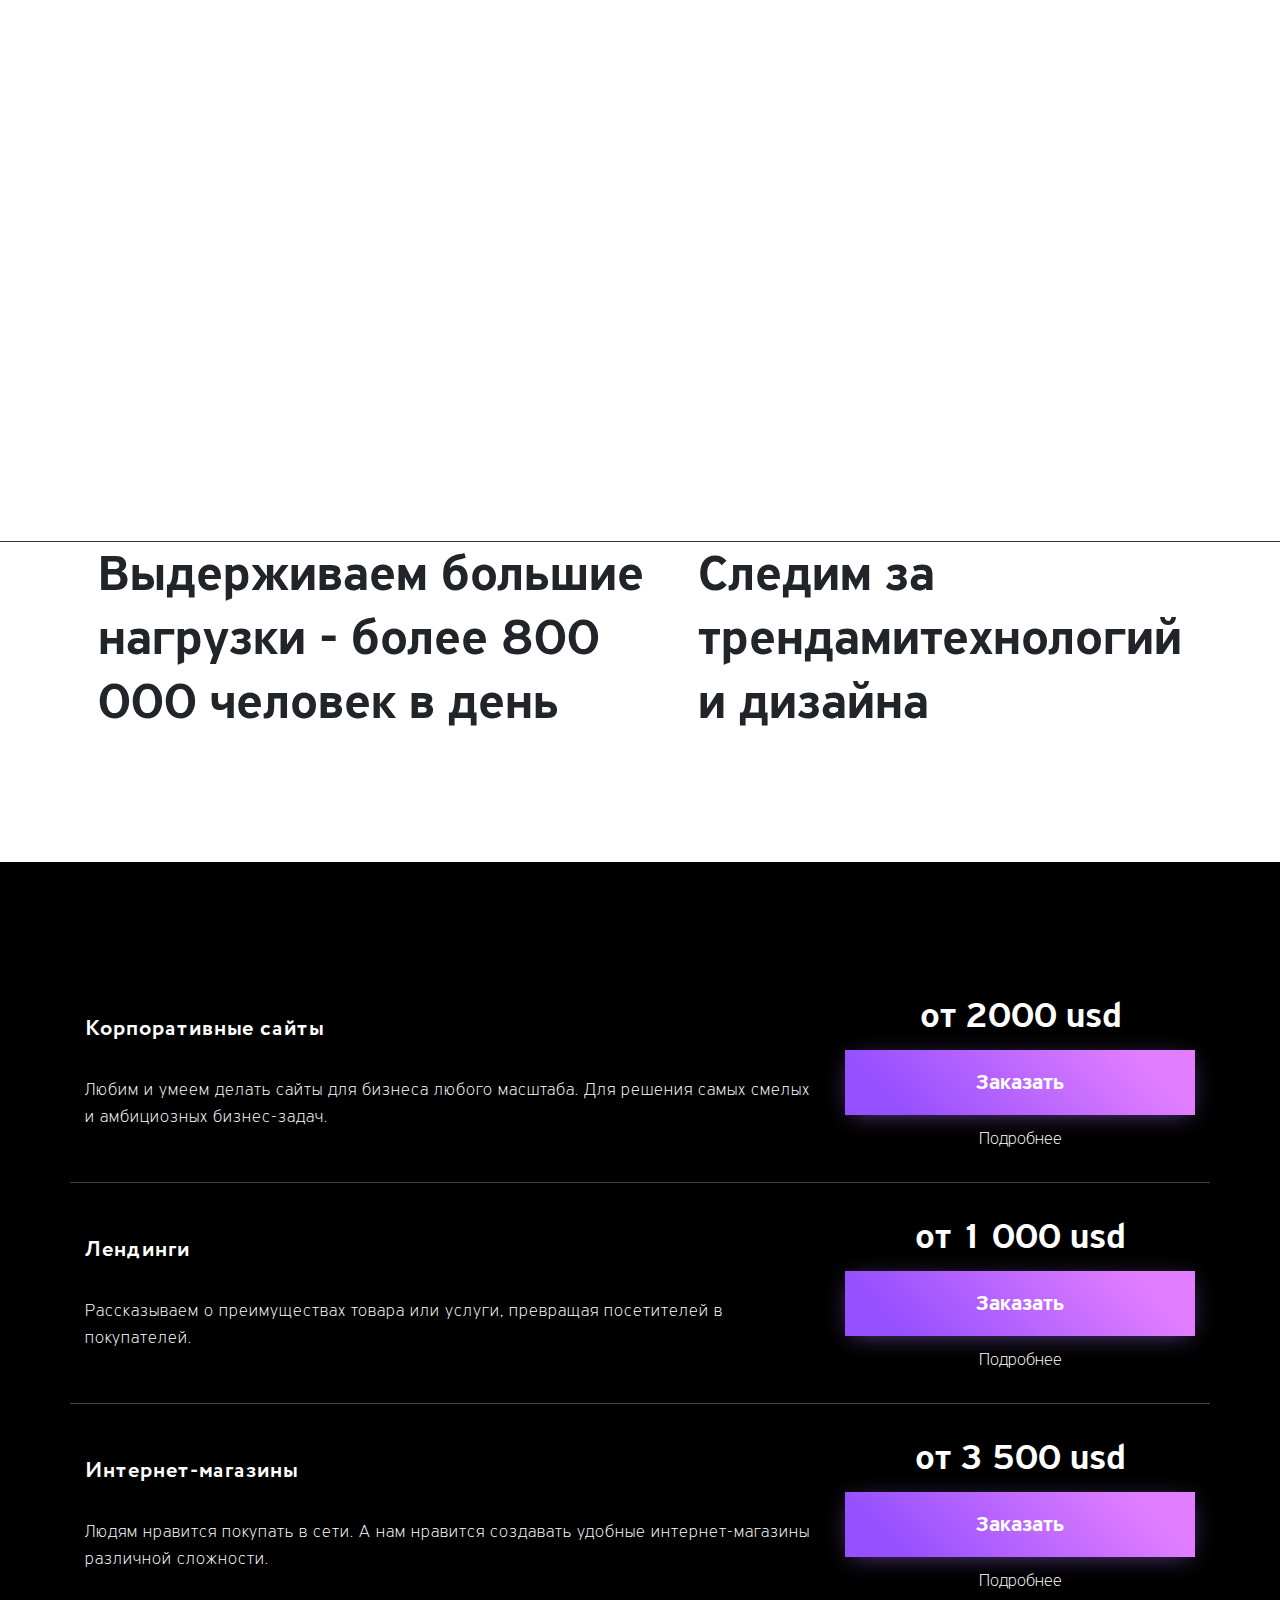
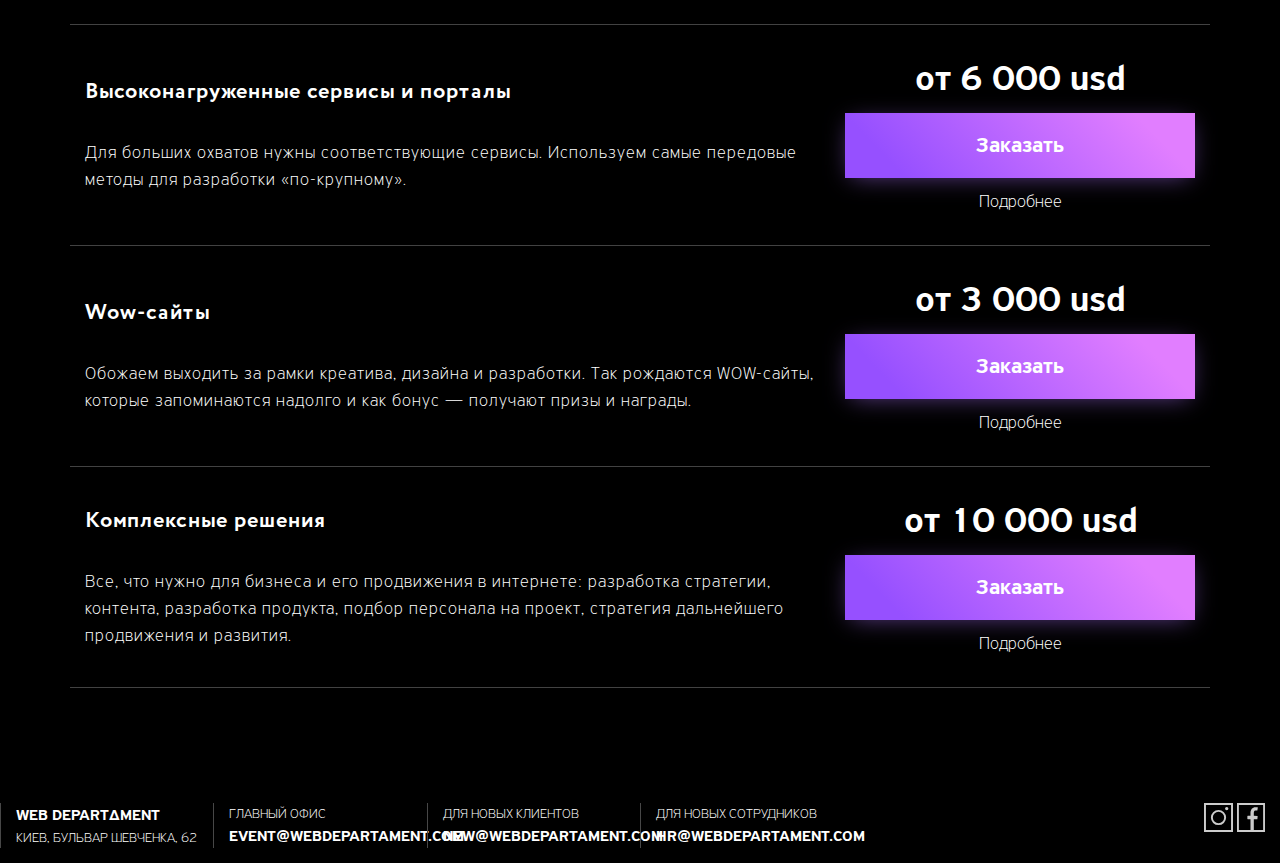
==== commit 67a980d2: "Update index.html" ====
--- a/webdevboot/index.html
+++ b/webdevboot/index.html
@@ -351,7 +351,7 @@
           </div>
 
       </div>
-<!--       <script>
+      <script>
           var $awardListButton = $('.award-list-button');
           var $awardList = $('.award-list');
           var awardListOpened = true;
@@ -381,7 +381,7 @@
 
           toggleAwardList();
       </script>
- -->
+
 
 
       <script src="js/canvasDescription.js"></script>
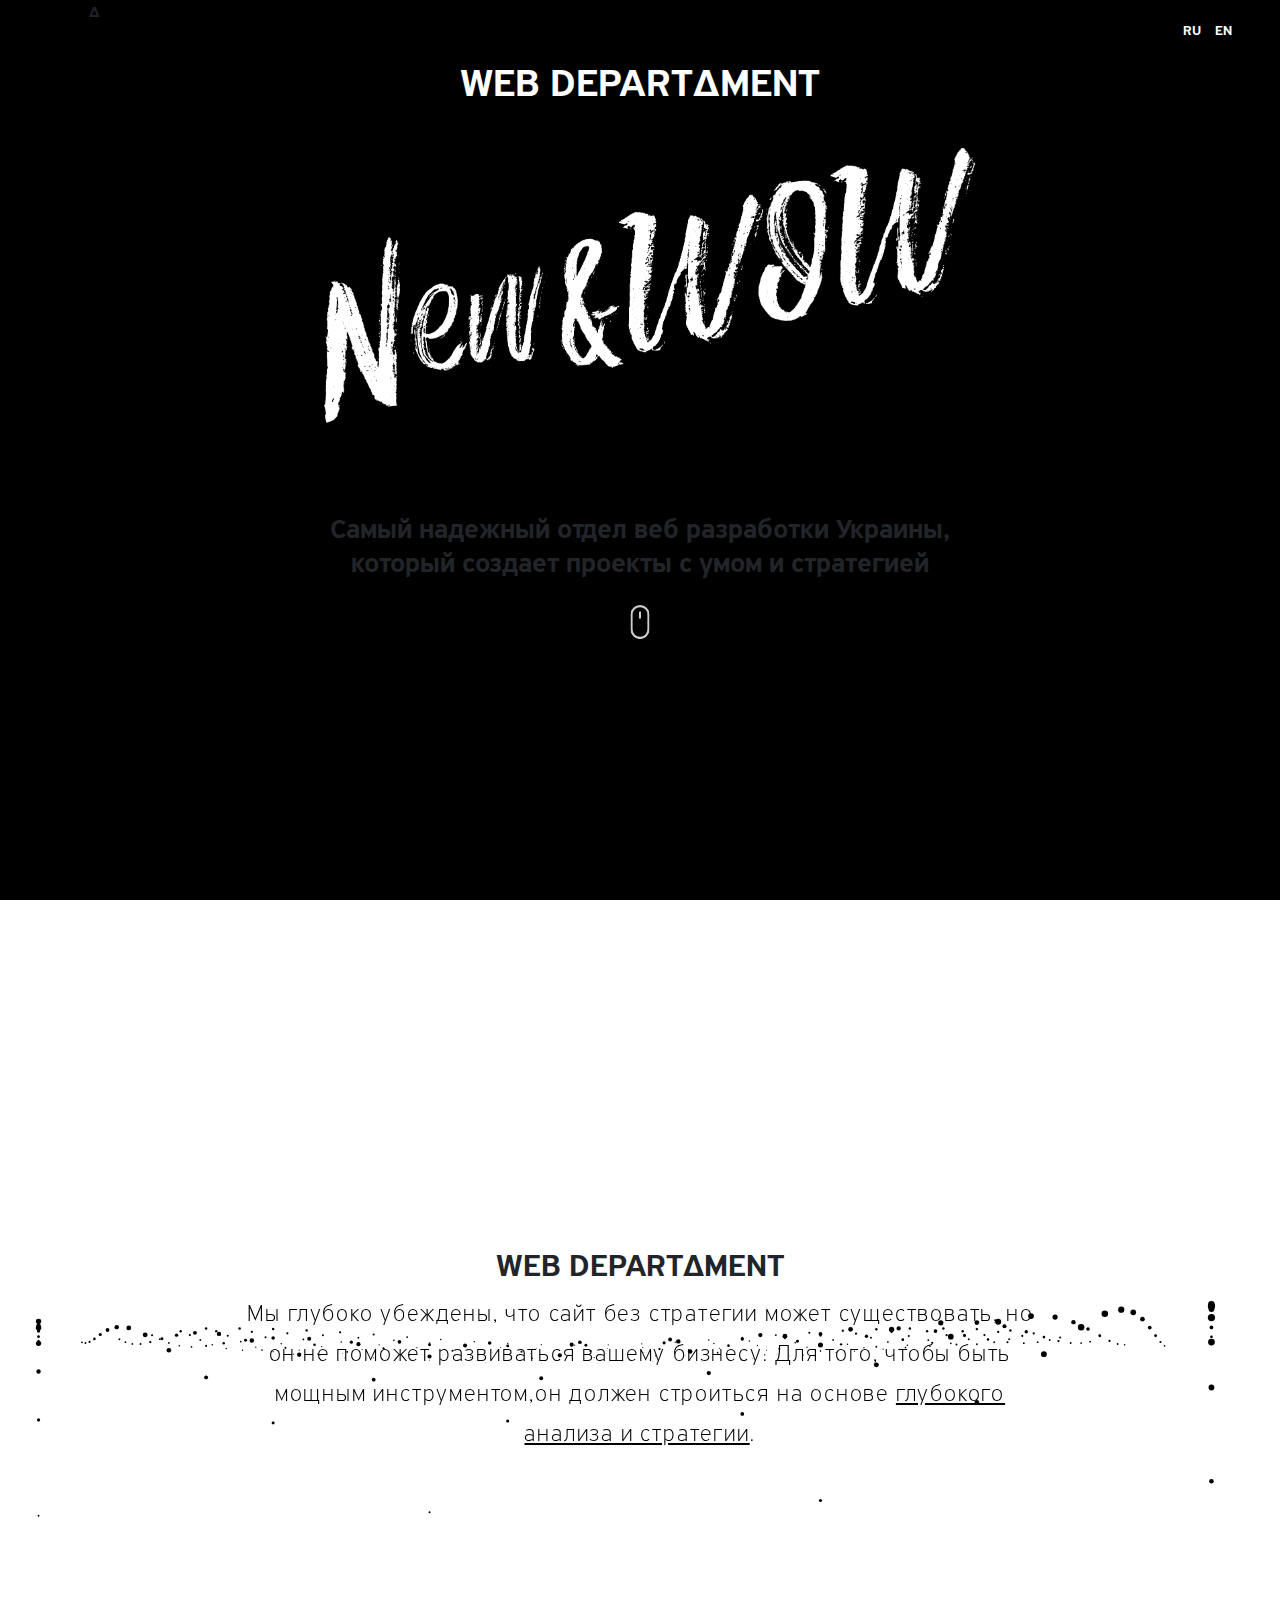
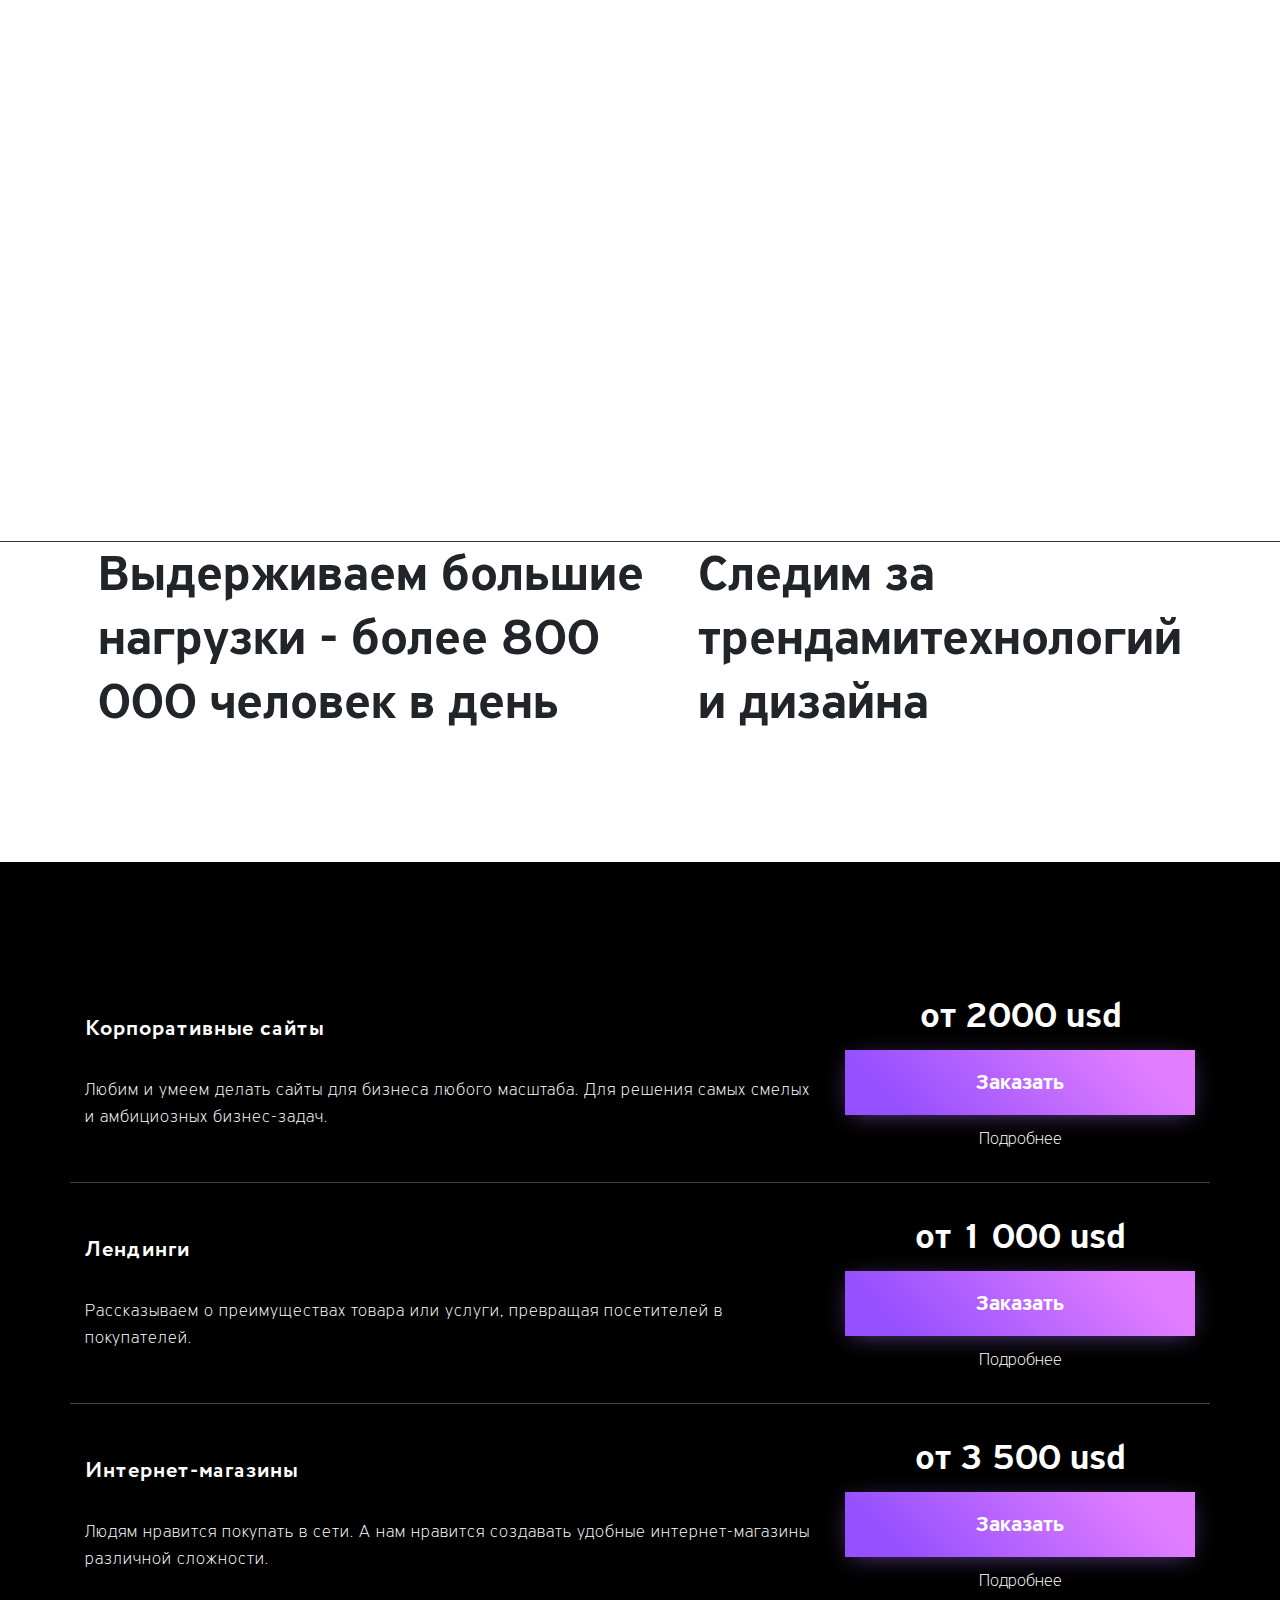
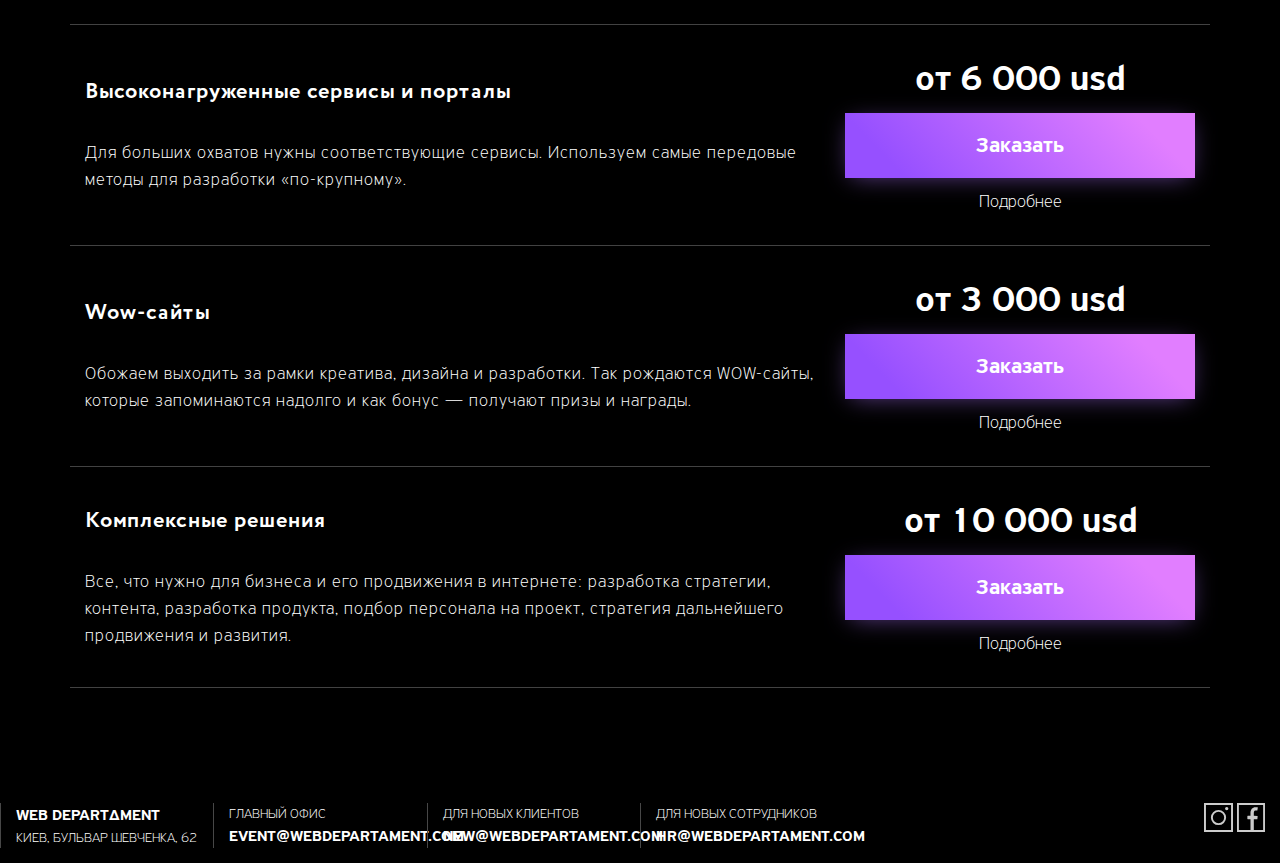
==== commit 6c106d59: "wow" ====
--- a/webdevboot/index.html
+++ b/webdevboot/index.html
@@ -210,7 +210,7 @@
                   <div class="col-4 wr_pr_usd">
                       <div class="price_usd">от 3 000 usd</div>
                       <button  type="button" data-toggle="modal" data-target="#myModal">Заказать</button>
-                      <a href="#" class="wr_link_product">Подробнее</a>
+                      <a href="wow.html" class="wr_link_product">Подробнее</a>
                   </div>
               </div>
               <div class=" col wr_price_pos d-flex flex-row justify-content-between">
--- a/webdevboot/css/style.css
+++ b/webdevboot/css/style.css
@@ -836,9 +836,15 @@
 	background-size: cover;
 }
 
-/*-----------LP--------*/
+/*-----------portal--------*/
 .wr_header_port{
 	background-image: url(../img/port2.jpg);
+	background-size: cover;
+}
+
+/*-----------wow--------*/
+.wr_header_port{
+	background-image: url(../img/wow2.jpg);
 	background-size: cover;
 }
 
